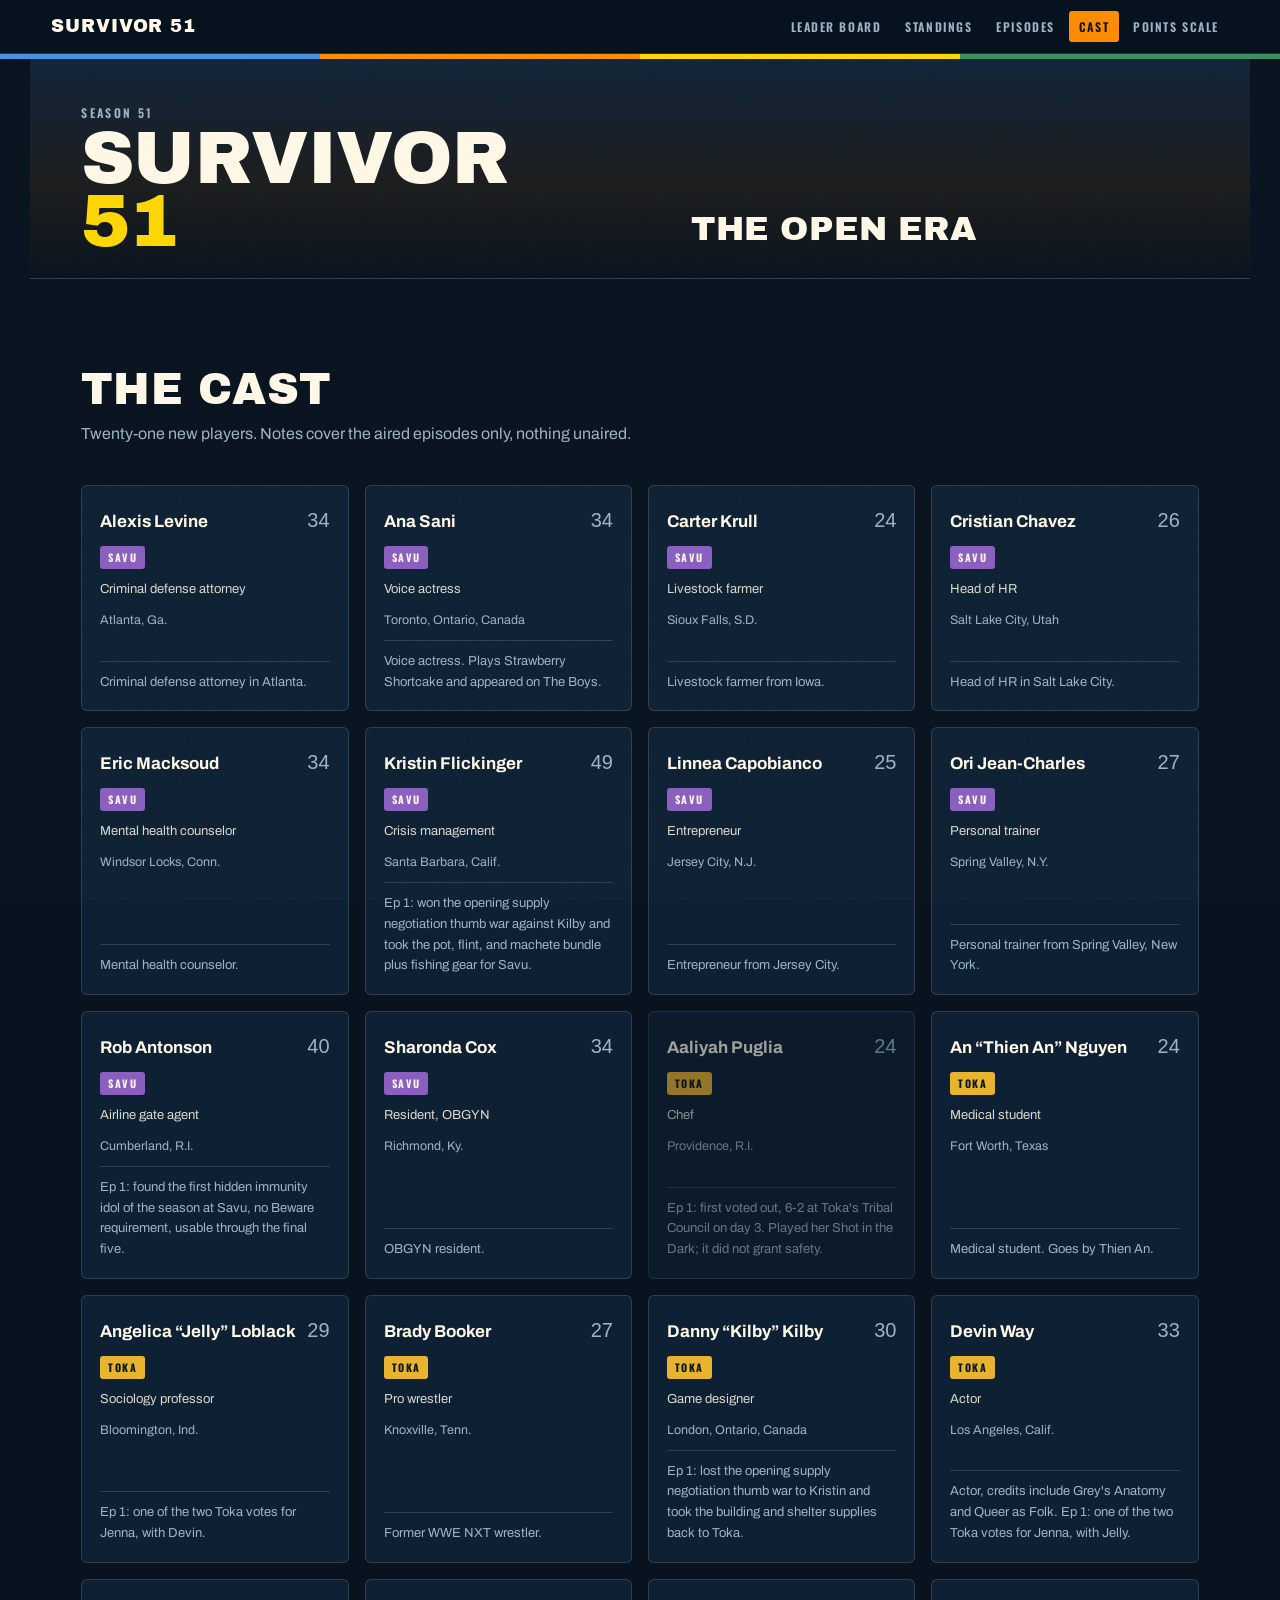
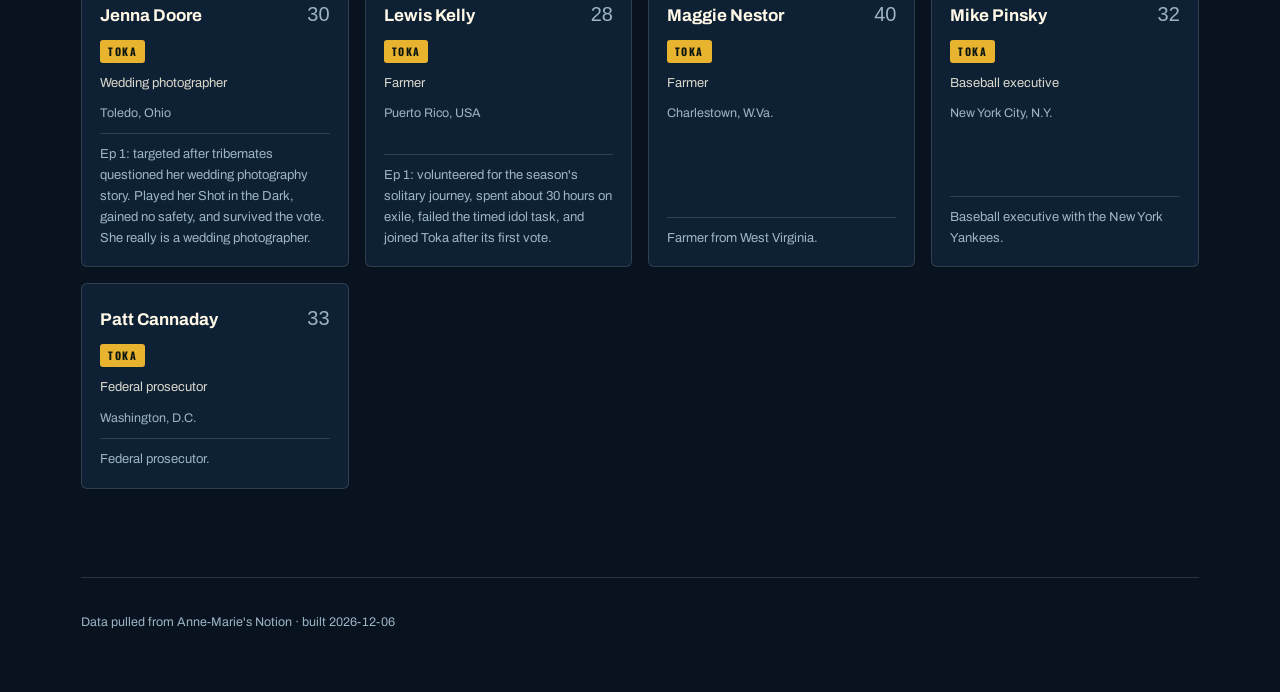
==== cast.html @ d04f2be0 "Survivor 51 pool site: leader board, standings, episodes, cast, point scale" ====
<!doctype html>
<html lang="en">
<head>
<meta charset="utf-8">
<meta name="viewport" content="width=device-width, initial-scale=1">
<title>Cast · Survivor 51</title>
<meta name="description" content="Survivor 51: pool standings, player race, episodes, cast and point scale.">
<link rel="preconnect" href="https://fonts.googleapis.com">
<link rel="preconnect" href="https://fonts.gstatic.com" crossorigin>
<link href="https://fonts.googleapis.com/css2?family=Archivo+Black&family=Archivo:wght@400;500;600;700&family=Oswald:wght@400;500;600&display=swap" rel="stylesheet">
<link rel="stylesheet" href="styles.css">
</head>
<body class="page-cast">
<div class="grain" aria-hidden="true"></div>
<nav class="topnav"><a class="brand" href="index.html">Survivor 51</a><div class="links"><a href="index.html">Leader Board</a><a href="standings.html">Standings</a><a href="episodes.html">Episodes</a><a href="cast.html" class="on">Cast</a><a href="scale.html">Points Scale</a></div></nav>
<div class="brandband" aria-hidden="true"><i></i><i></i><i></i><i></i></div>
<header class="masthead">
  <div class="mast-left">
    <p class="season-no">Season 51</p>
    <h1>Survivor<br><span class="h1-em">51</span></h1>
  </div>
  <div class="mast-right">
    <p class="era">The Open Era</p>
    <p class="era-note">Two tribes. Everything from fifty seasons back in play, no warning, any order.</p>
    <dl class="meta" id="meta"></dl>
  </div>
</header>
<main>
  <section class="block">
    <div class="block-head"><h2>The Cast</h2><p class="lede">Twenty-one new players. Notes cover the aired episodes only, nothing unaired.</p></div>
    <div class="cast" id="cast"></div>
  </section>
</main>
<footer>
  <p>Data pulled from Anne-Marie's Notion · built <span id="built"></span></p>
</footer>
<script src="data.js"></script>
<script src="app.js"></script>
</body>
</html>
---- styles.css ----
:root{
  --ink:#0B1512;
  --ink-2:#122019;
  --ink-3:#18291F;
  --bone:#EFE9DB;
  --dim:#93A79C;
  --line:rgba(239,233,219,.13);
  --line-strong:rgba(239,233,219,.26);
  --ember:#E5623A;
  --toka:#E8B430;
  --savu:#8B5FBF;
  --c-immunity:#2E8B8B;
  --c-reward:#C9A227;
  --c-idols:#E5623A;
  --c-advantages:#7FA650;
  --c-shots:#B65C8A;
  --c-survival:#6C8B99;
  --c-journeys:#D98E4A;
  --c-twists:#5F7FD1;
  --c-endgame:#D8D2C4;
  --pad:clamp(18px,4vw,64px);
  --max:1220px;
}

*{box-sizing:border-box;margin:0;padding:0}
html{-webkit-text-size-adjust:100%}
body{
  background:var(--ink);
  color:var(--bone);
  font-family:"Archivo",system-ui,sans-serif;
  font-size:16px;
  line-height:1.6;
  overflow-x:hidden;
}
.grain{
  position:fixed;inset:0;pointer-events:none;z-index:9;opacity:.05;
  background-image:url("data:image/svg+xml;utf8,<svg xmlns='http://www.w3.org/2000/svg' width='140' height='140'><filter id='n'><feTurbulence type='fractalNoise' baseFrequency='.85' numOctaves='3'/></filter><rect width='140' height='140' filter='url(%23n)'/></svg>");
}

/* ---------- masthead ---------- */
.masthead{
  max-width:var(--max);margin:0 auto;padding:clamp(28px,6vw,72px) var(--pad) clamp(20px,3vw,40px);
  display:grid;gap:clamp(20px,4vw,48px);
  grid-template-columns:1fr;
  border-bottom:1px solid var(--line);
}
.season-no{
  font-size:12px;letter-spacing:.22em;text-transform:uppercase;color:var(--dim);
  font-weight:600;
}
h1{
  font-family:"Anton",sans-serif;font-weight:400;
  font-size:clamp(64px,17vw,168px);line-height:.84;letter-spacing:-.01em;
  text-transform:uppercase;margin-top:6px;
}
.h1-em{color:var(--ember)}
.mast-right{max-width:44ch;align-self:end;padding-bottom:6px}
.era{
  font-family:"Anton",sans-serif;font-size:clamp(22px,3.4vw,34px);line-height:1.05;
  text-transform:uppercase;letter-spacing:.005em;
}
.era-note{color:var(--dim);margin-top:10px;max-width:38ch}
.meta{
  display:grid;grid-template-columns:repeat(2,minmax(0,1fr));
  gap:14px 24px;margin-top:24px;padding-top:20px;border-top:1px solid var(--line);
}
.meta div{min-width:0}
.meta dt{font-size:11px;letter-spacing:.18em;text-transform:uppercase;color:var(--dim);font-weight:600}
.meta dd{font-size:15px;margin-top:3px;font-variant-numeric:tabular-nums}

/* ---------- sections ---------- */
main{max-width:var(--max);margin:0 auto;padding:0 var(--pad)}
.block{padding:clamp(40px,7vw,88px) 0;border-bottom:1px solid var(--line)}
.block-head{display:grid;gap:10px;margin-bottom:clamp(24px,3vw,40px);max-width:70ch}
h2{
  font-family:"Anton",sans-serif;font-weight:400;text-transform:uppercase;
  font-size:clamp(26px,4vw,44px);line-height:1;letter-spacing:.005em;
}
.lede{color:var(--dim);max-width:62ch}

/* ---------- race ---------- */
.race{display:grid;gap:2px}
.row{
  display:grid;grid-template-columns:34px 14px minmax(0,1fr) auto;
  align-items:center;gap:12px;padding:12px 0;border-top:1px solid var(--line);
  position:relative;
}
.row:first-child{border-top:0}
.rank{font-size:12px;color:var(--dim);font-variant-numeric:tabular-nums;text-align:right}
.dot{width:11px;height:11px;border-radius:50%;box-shadow:0 0 0 1px rgba(0,0,0,.45) inset}
.name{font-weight:600;font-size:clamp(16px,2vw,19px);line-height:1.2;display:flex;flex-wrap:wrap;align-items:baseline;gap:10px}
.tag{
  font-size:10.5px;letter-spacing:.14em;text-transform:uppercase;font-weight:700;
  padding:2px 7px;border:1px solid var(--line-strong);color:var(--dim);border-radius:3px;
}
.tag.out{border-color:rgba(229,98,58,.6);color:#F0A28C}
.pts{
  font-family:"Anton",sans-serif;font-size:clamp(24px,3.6vw,38px);line-height:1;
  font-variant-numeric:tabular-nums;letter-spacing:.01em;
}
.bar{grid-column:3 / 5;height:6px;background:var(--line);border-radius:2px;overflow:hidden;margin-top:8px}
.bar i{display:block;height:100%;width:0;background:var(--ember);border-radius:2px;
  transition:width 900ms cubic-bezier(.16,1,.3,1)}
.row.toka .bar i{background:var(--toka)}
.row.savu .bar i{background:var(--savu)}

/* ---------- legend + stacks ---------- */
.legend{display:flex;flex-wrap:wrap;gap:8px 18px;margin-bottom:22px}
.legend span{display:inline-flex;align-items:center;gap:7px;font-size:12.5px;color:var(--dim);
  letter-spacing:.02em}
.legend i{width:10px;height:10px;border-radius:2px;display:inline-block}
.stacks{display:grid;gap:10px}
.stack{display:grid;grid-template-columns:minmax(120px,180px) minmax(0,1fr) 46px;gap:12px;align-items:center}
.stack .pname{font-size:14px;font-weight:600;overflow:hidden;text-overflow:ellipsis;white-space:nowrap}
.sbar{display:flex;height:18px;background:var(--line);border-radius:2px;overflow:hidden}
.sbar i{height:100%;width:0;transition:width 900ms cubic-bezier(.16,1,.3,1)}
.stack .ptot{text-align:right;font-variant-numeric:tabular-nums;font-size:13px;color:var(--dim)}

/* ---------- episode ---------- */
.episode{
  border:1px solid var(--line);background:var(--ink-2);
  padding:clamp(18px,3vw,32px);border-radius:6px;
}
.ep-top{display:flex;flex-wrap:wrap;gap:6px 20px;align-items:baseline;justify-content:space-between}
.ep-title{font-family:"Anton",sans-serif;font-size:clamp(24px,3.6vw,40px);text-transform:uppercase;line-height:1}
.ep-sub{color:var(--dim);font-size:13.5px}
.facts{display:grid;grid-template-columns:repeat(auto-fit,minmax(140px,1fr));gap:18px 22px;margin:26px 0;
  padding:22px 0;border-top:1px solid var(--line);border-bottom:1px solid var(--line)}
.facts dt{font-size:11px;letter-spacing:.18em;text-transform:uppercase;color:var(--dim);font-weight:600}
.facts dd{margin-top:4px;font-size:16px;font-weight:600}
.facts dd small{display:block;font-weight:400;color:var(--dim);font-size:12.5px;margin-top:2px}
.evlist{display:grid;gap:2px}
.ev{display:grid;grid-template-columns:64px minmax(0,1fr) auto;gap:12px;align-items:baseline;
  padding:9px 0;border-top:1px solid var(--line);font-size:14px}
.ev:first-child{border-top:0}
.ev b{font-family:"Anton",sans-serif;font-weight:400;letter-spacing:.04em;font-variant-numeric:tabular-nums}
.ev .cnt{color:var(--dim);font-size:12.5px}
.ev .v{font-variant-numeric:tabular-nums;font-weight:700;color:var(--ember)}

/* ---------- tribes ---------- */
.tribes{display:grid;gap:18px;grid-template-columns:1fr}
.tribe{border:1px solid var(--line);border-radius:6px;padding:22px;background:var(--ink-2);position:relative;overflow:hidden}
.tribe::before{content:"";position:absolute;inset:0 auto 0 0;width:4px}
.tribe.toka::before{background:var(--toka)}
.tribe.savu::before{background:var(--savu)}
.tribe h3{font-family:"Anton",sans-serif;font-weight:400;text-transform:uppercase;font-size:26px;letter-spacing:.02em}
.tribe .tot{font-family:"Anton",sans-serif;font-size:clamp(40px,7vw,64px);line-height:1;margin:6px 0 4px}
.tribe ul{list-style:none;display:flex;flex-wrap:wrap;gap:7px;margin-top:16px}
.tribe li{font-size:12.5px;border:1px solid var(--line-strong);padding:3px 8px;border-radius:3px;color:var(--dim)}
.tribe li b{color:var(--bone);font-variant-numeric:tabular-nums}

/* ---------- cast ---------- */
.cast{display:grid;gap:16px;grid-template-columns:repeat(auto-fill,minmax(255px,1fr))}
.card{border:1px solid var(--line);border-radius:6px;padding:18px;background:var(--ink-2);
  display:flex;flex-direction:column;gap:10px}
.card .who{display:flex;justify-content:space-between;align-items:baseline;gap:10px}
.card h3{font-size:17px;font-weight:700;line-height:1.25}
.card .age{font-family:"Anton",sans-serif;font-size:20px;color:var(--dim);font-variant-numeric:tabular-nums}
.card .job{font-size:13px;color:var(--bone);opacity:.85}
.card .where{font-size:12.5px;color:var(--dim)}
.card p.note{font-size:13px;color:var(--dim);border-top:1px solid var(--line);padding-top:10px;margin-top:auto}
.card .chip{align-self:flex-start;font-size:10.5px;letter-spacing:.14em;text-transform:uppercase;
  font-weight:700;padding:3px 8px;border-radius:3px;color:#0B1512}
.chip.toka{background:var(--toka)}
.chip.savu{background:var(--savu);color:var(--bone)}
.card.out{opacity:.62}

/* ---------- pool ---------- */
.pool{display:grid;gap:14px;grid-template-columns:repeat(auto-fit,minmax(210px,1fr))}
.viewer{border:1px solid var(--line);border-radius:6px;padding:18px;background:var(--ink-2)}
.viewer h3{font-size:16px;font-weight:700}
.viewer .v-tot{font-family:"Anton",sans-serif;font-size:34px;line-height:1;margin:8px 0}
.viewer .pend{font-size:12.5px;color:var(--dim)}

/* ---------- scale ---------- */
.scale{display:grid;gap:26px;grid-template-columns:repeat(auto-fit,minmax(240px,1fr))}
.sgroup h3{font-size:11px;letter-spacing:.18em;text-transform:uppercase;color:var(--ember);font-weight:700;margin-bottom:10px}
.sgroup ul{list-style:none;display:grid;gap:0}
.sgroup li{display:flex;justify-content:space-between;gap:12px;padding:7px 0;border-top:1px solid var(--line);
  font-size:14px}
.sgroup li:first-of-type{border-top:0}
.sgroup li b{font-variant-numeric:tabular-nums;font-family:"Anton",sans-serif;font-weight:400;font-size:17px}

footer{max-width:var(--max);margin:0 auto;padding:34px var(--pad) 60px;color:var(--dim);font-size:12.5px}

@media (min-width:760px){
  .masthead{grid-template-columns:1.05fr .95fr;align-items:end}
  .tribes{grid-template-columns:1fr 1fr}
}
@media (prefers-reduced-motion:reduce){
  .bar i,.sbar i{transition:none}
}

/* ---------- top nav ---------- */
.topnav{
  position:sticky;top:0;z-index:20;display:flex;align-items:center;justify-content:space-between;
  gap:14px;padding:11px var(--pad);background:rgba(11,21,18,.93);
  border-bottom:1px solid var(--line);flex-wrap:wrap;
}
.topnav .brand{font-family:"Anton",sans-serif;text-transform:uppercase;letter-spacing:.05em;font-size:18px;color:var(--bone);text-decoration:none}
.topnav .links{display:flex;gap:4px;flex-wrap:wrap}
.topnav .links a{
  font-size:12px;letter-spacing:.13em;text-transform:uppercase;font-weight:600;
  color:var(--dim);text-decoration:none;padding:6px 10px;border-radius:3px;
}
.topnav .links a:hover{color:var(--bone);background:var(--ink-3)}
.topnav .links a.on{color:var(--ink);background:var(--ember)}

/* compact masthead on subpages */
.page-standings .masthead,.page-episodes .masthead,.page-cast .masthead,.page-scale .masthead{
  padding-top:clamp(24px,4vw,44px);padding-bottom:clamp(16px,2vw,26px);
}
.page-standings h1,.page-episodes h1,.page-cast h1,.page-scale h1{font-size:clamp(40px,7vw,74px)}
.page-standings .meta,.page-episodes .meta,.page-cast .meta,.page-scale .meta,
.page-standings .era-note,.page-episodes .era-note,.page-cast .era-note,.page-scale .era-note{display:none}

/* home bits */
.callout{margin-top:18px;font-size:13.5px;color:var(--dim);border-left:2px solid var(--ember);padding-left:12px;max-width:62ch}
.more{margin-top:18px;font-size:13px;letter-spacing:.02em}
.more a{color:var(--ember);text-decoration:none}
.picks{list-style:none;margin-top:4px;display:flex;flex-wrap:wrap;gap:6px}
.picks li{font-size:12.5px;border:1px solid var(--line-strong);padding:2px 7px;border-radius:3px;color:var(--dim)}
.eps{display:grid;gap:26px}
.recap{margin-top:24px;border-top:1px solid var(--line);padding-top:20px;max-width:76ch}
.recap h4{font-size:11px;letter-spacing:.18em;text-transform:uppercase;color:var(--ember);font-weight:700;margin-bottom:10px}
.recap p{color:#DAD4C6}

/* ===== Survivor 51 badge theme (sunset over ocean) ===== */
:root{
  --ink:#08131F; --ink-2:#0E2134; --ink-3:#15304A;
  --bone:#FFF8E7; --dim:#9DB4C6;
  --line:rgba(255,248,231,.14); --line-strong:rgba(255,248,231,.30);
  --ember:#FF8C00; --gold:#FFD700; --toka:#E8B430; --savu:#8B5FBF;
  --c-immunity:#4A90E2; --c-reward:#FFD700; --c-idols:#FF8C00; --c-advantages:#3A8F5F;
  --c-shots:#C0574F; --c-survival:#8FB3F5; --c-journeys:#D98E4A; --c-twists:#A52A2A;
  --c-endgame:#FFF8E7;
  --display:"Archivo Black",sans-serif;
}
.grain{opacity:.028}
.brandband{height:5px;display:flex}
.brandband i{flex:1}
.brandband i:nth-child(1){background:#4A90E2}
.brandband i:nth-child(2){background:#FF8C00}
.brandband i:nth-child(3){background:#FFD700}
.brandband i:nth-child(4){background:#3A8F5F}
.masthead{background:linear-gradient(180deg,rgba(74,144,226,.13),rgba(255,140,0,.08) 58%,transparent)}
h1,h2,.ep-title,.tribe h3,.pts,.tot,.v-tot,.age,.ev b,.sgroup li b,.topnav .brand,.era{font-family:var(--display)}
.h1-em,.row:first-child .pts{color:var(--gold)}
.season-no,.sgroup h3,.recap h4,.facts dt,.meta dt,.tag,.chip,.topnav .links a{font-family:"Oswald","Archivo",sans-serif}
.season-no,.facts dt,.meta dt,.sgroup h3,.recap h4{letter-spacing:.2em}
.tribe.savu .tot{color:#BE93E4}
.topnav{background:rgba(8,19,31,.94)}
.rank,.ptot,.v{font-variant-numeric:tabular-nums}
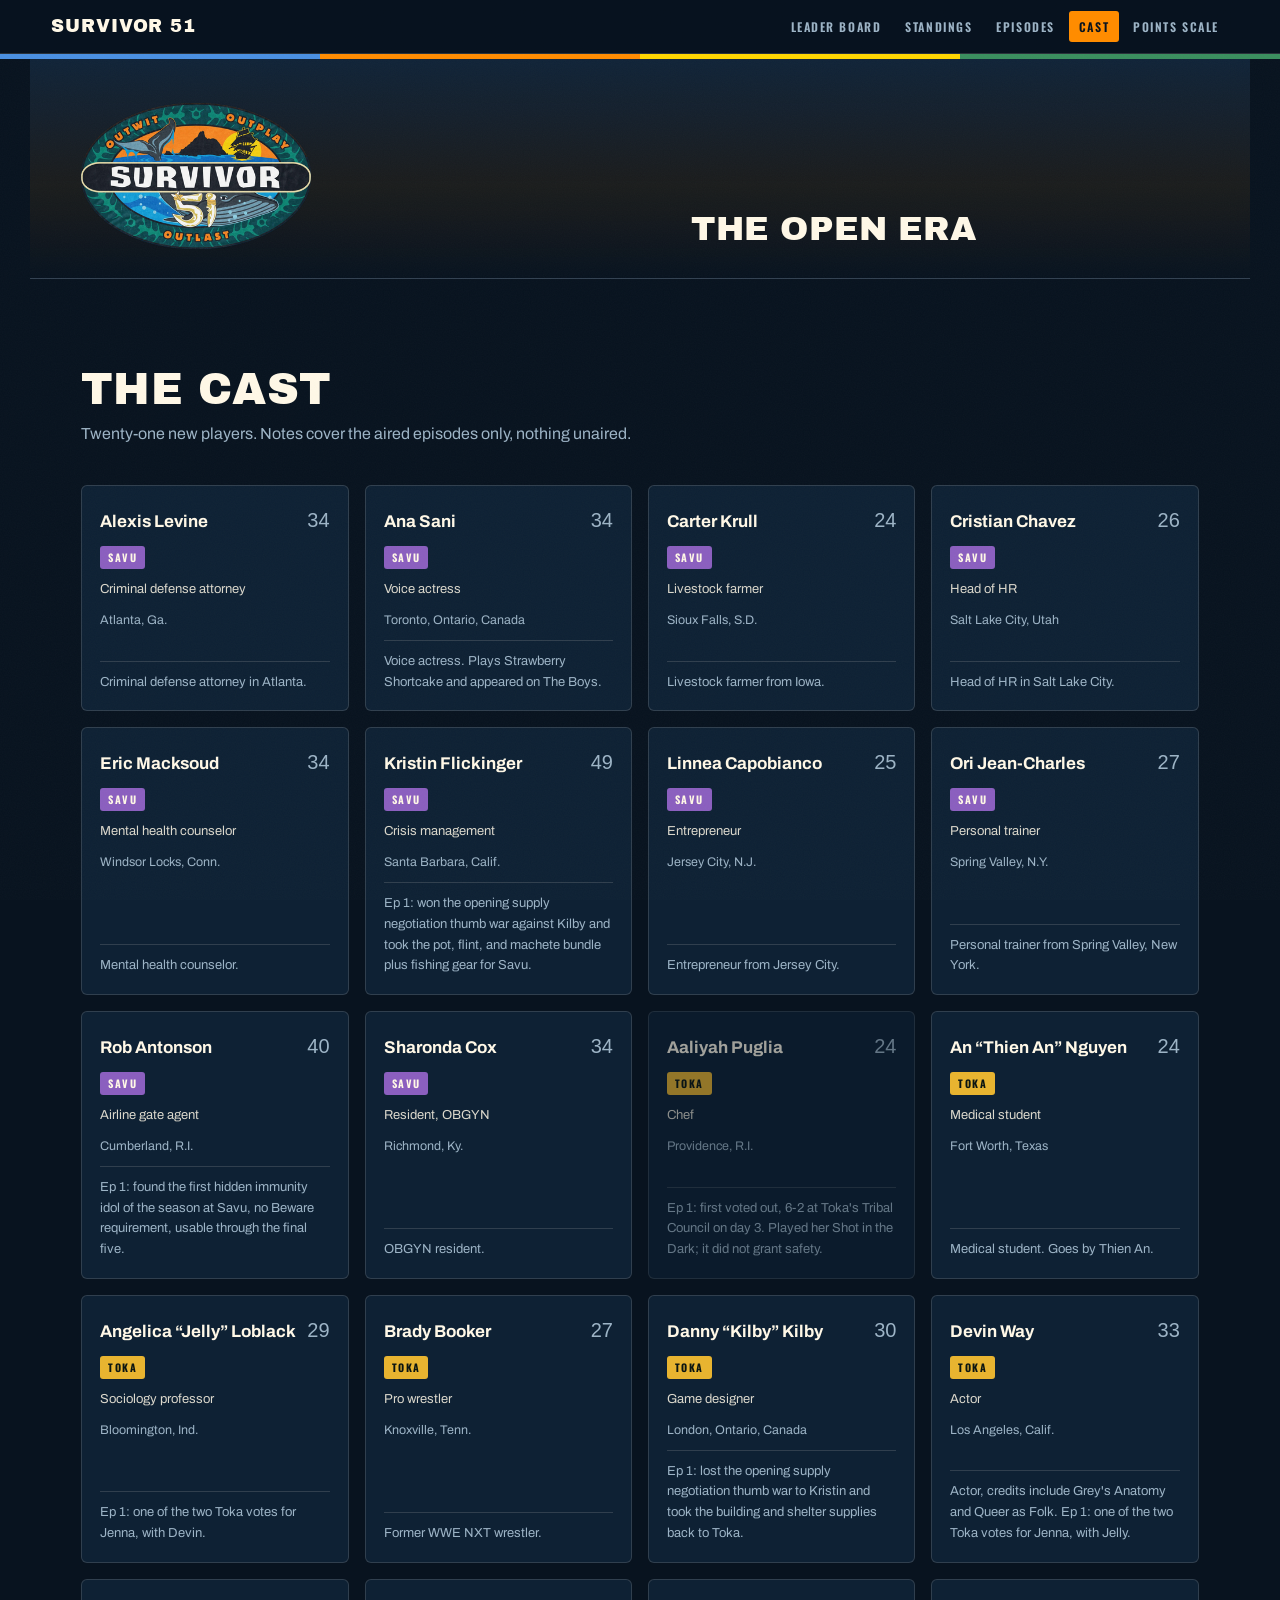
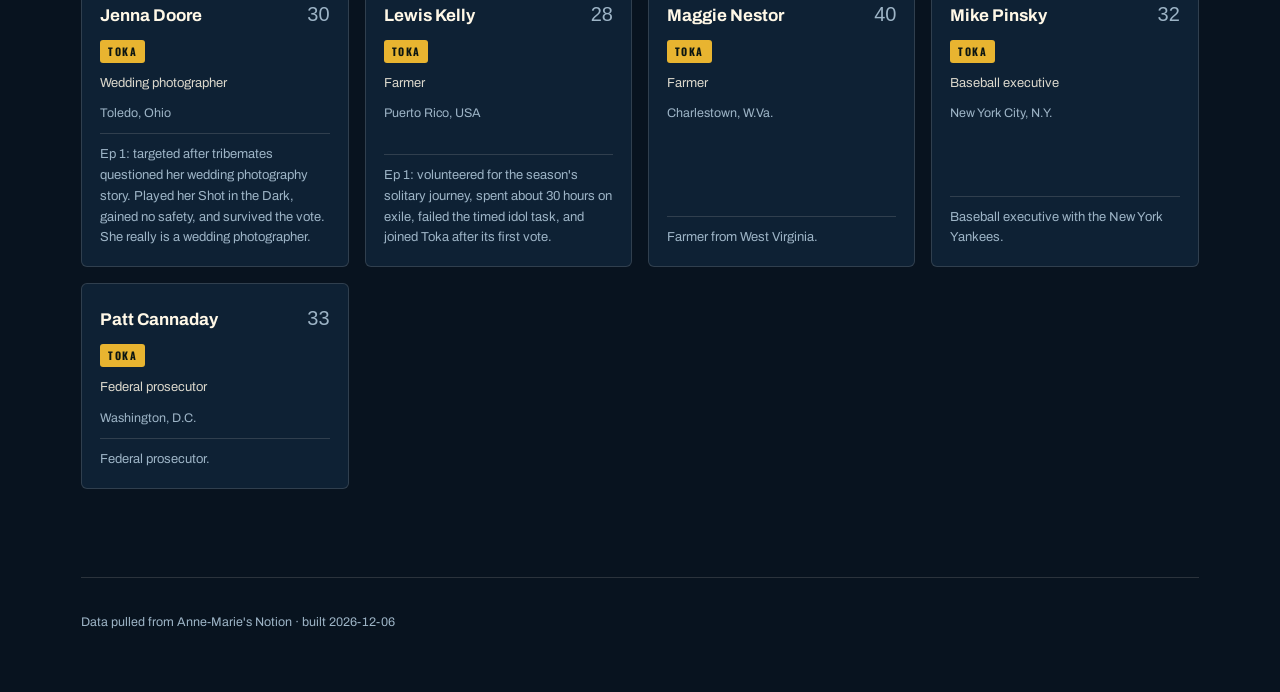
==== commit 16f61996: "Use the Survivor 51 logo as the site wordmark" ====
--- a/cast.html
+++ b/cast.html
@@ -16,8 +16,7 @@
 <div class="brandband" aria-hidden="true"><i></i><i></i><i></i><i></i></div>
 <header class="masthead">
   <div class="mast-left">
-    <p class="season-no">Season 51</p>
-    <h1>Survivor<br><span class="h1-em">51</span></h1>
+    <img class="wordmark" src="logo.png" alt="Survivor 51">
   </div>
   <div class="mast-right">
     <p class="era">The Open Era</p>
--- a/styles.css
+++ b/styles.css
@@ -251,3 +251,8 @@
 .tribe.savu .tot{color:#BE93E4}
 .topnav{background:rgba(8,19,31,.94)}
 .rank,.ptot,.v{font-variant-numeric:tabular-nums}
+
+/* logo wordmark replaces the typed title */
+.wordmark{width:min(470px,84%);height:auto;display:block}
+.mast-left{padding-bottom:4px}
+.page-standings .wordmark,.page-episodes .wordmark,.page-cast .wordmark,.page-scale .wordmark{width:min(230px,62%)}
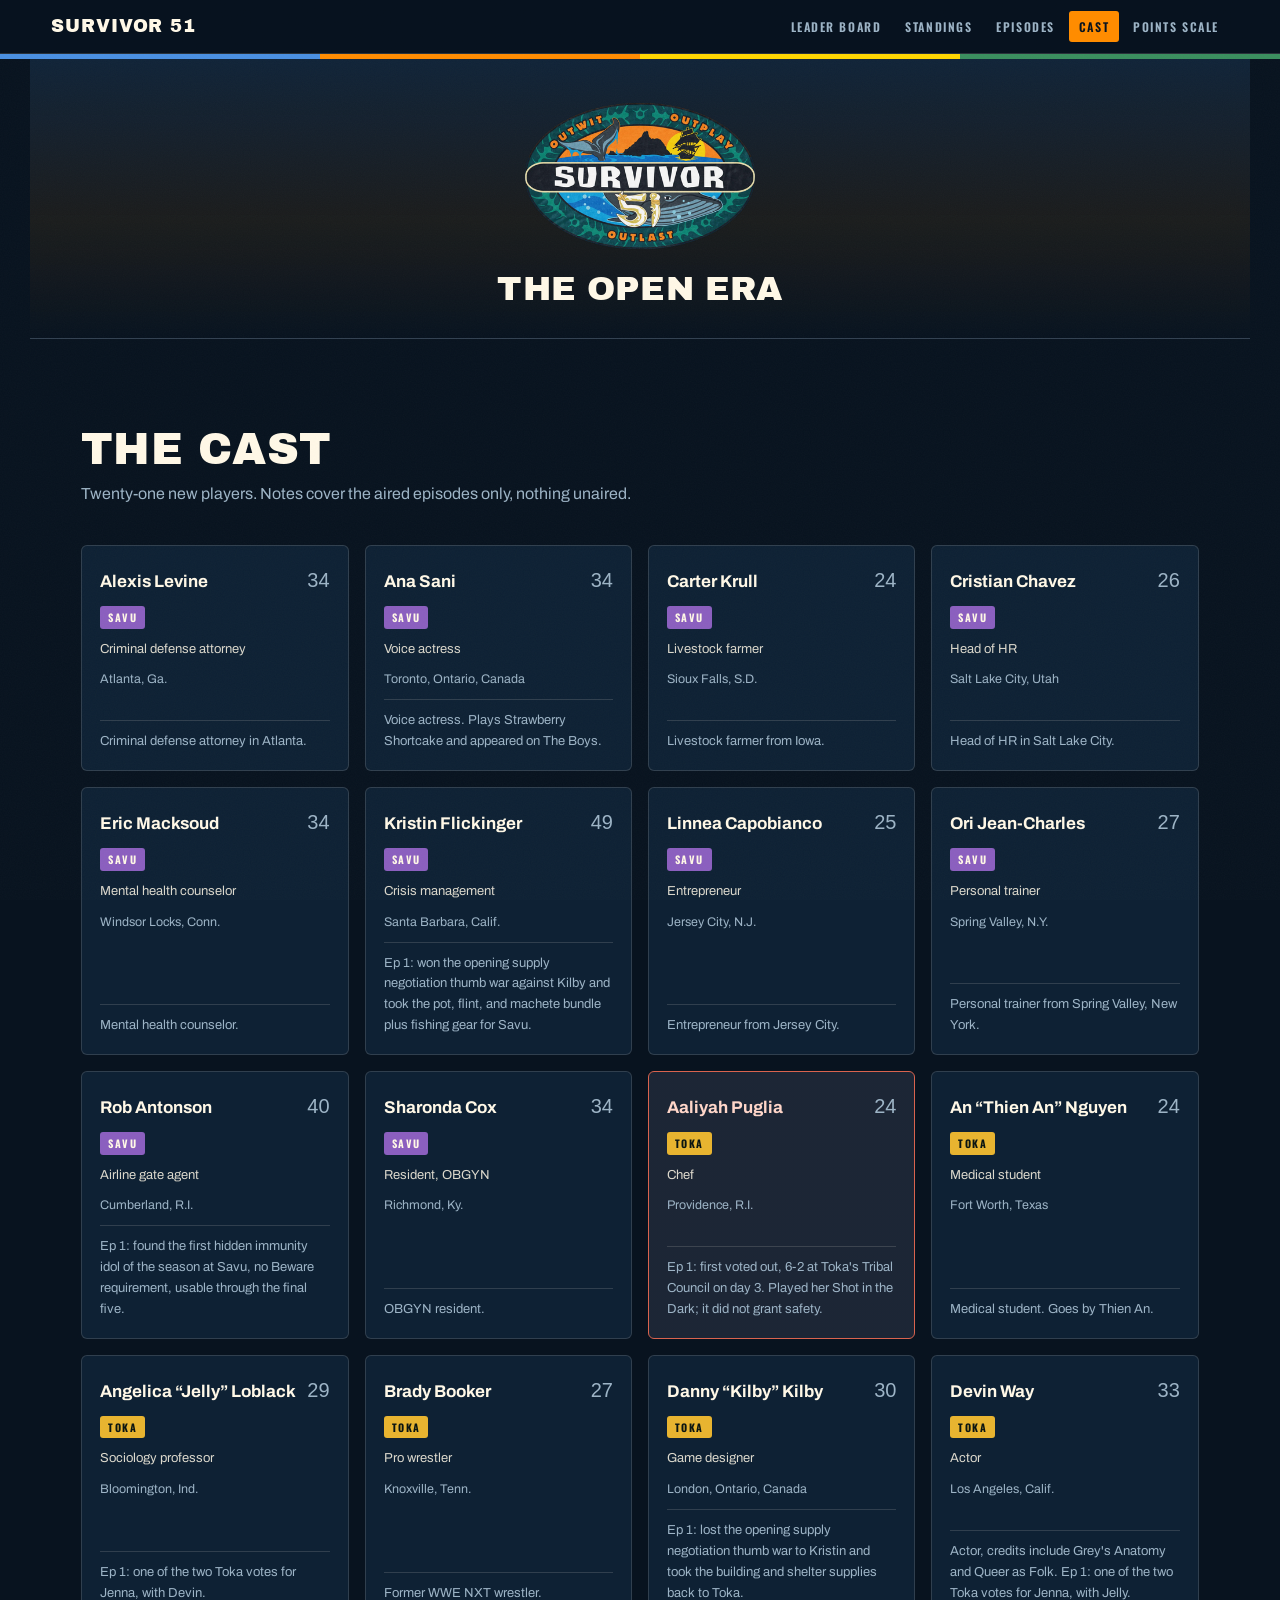
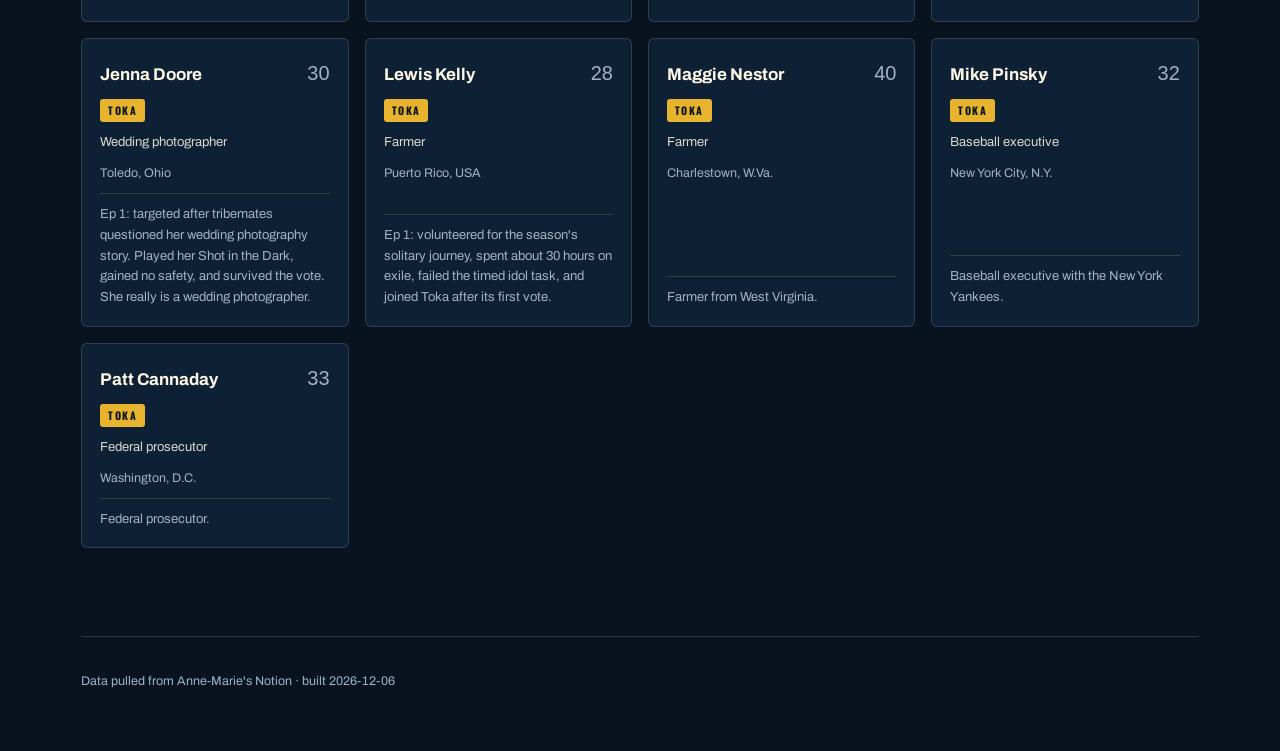
==== commit 422633ba: "Mobile nav on one line (short labels), point-scale rows never wrap" ====
--- a/cast.html
+++ b/cast.html
@@ -12,7 +12,7 @@
 </head>
 <body class="page-cast">
 <div class="grain" aria-hidden="true"></div>
-<nav class="topnav"><a class="brand" href="index.html">Survivor 51</a><div class="links"><a href="index.html">Leader Board</a><a href="standings.html">Standings</a><a href="episodes.html">Episodes</a><a href="cast.html" class="on">Cast</a><a href="scale.html">Points Scale</a></div></nav>
+<nav class="topnav"><a class="brand" href="index.html">Survivor 51</a><div class="links"><a href="index.html"><span class="lg">Leader Board</span><span class="sm">Board</span></a><a href="standings.html"><span class="lg">Standings</span><span class="sm">Standings</span></a><a href="episodes.html"><span class="lg">Episodes</span><span class="sm">Episodes</span></a><a href="cast.html" class="on"><span class="lg">Cast</span><span class="sm">Cast</span></a><a href="scale.html"><span class="lg">Points Scale</span><span class="sm">Scale</span></a></div></nav>
 <div class="brandband" aria-hidden="true"><i></i><i></i><i></i><i></i></div>
 <header class="masthead">
   <div class="mast-left">
--- a/styles.css
+++ b/styles.css
@@ -256,3 +256,73 @@
 .wordmark{width:min(470px,84%);height:auto;display:block}
 .mast-left{padding-bottom:4px}
 .page-standings .wordmark,.page-episodes .wordmark,.page-cast .wordmark,.page-scale .wordmark{width:min(230px,62%)}
+
+/* centered masthead */
+.masthead{display:block;text-align:center}
+.mast-left{display:flex;justify-content:center;padding-bottom:0}
+.wordmark{margin:0 auto}
+.mast-right{max-width:64ch;margin:22px auto 0;align-self:auto}
+.era-note{margin:10px auto 0}
+.meta{display:flex;flex-wrap:wrap;justify-content:center;gap:14px 34px;text-align:center;margin-top:22px}
+.meta dd{margin-top:2px}
+
+/* home: two sections side by side */
+.homelayout{display:grid;gap:0}
+@media (min-width:940px){
+  .homelayout{grid-template-columns:1fr 1fr;gap:0 clamp(32px,4vw,64px);align-items:start}
+  .homelayout > .block{border-bottom:0;padding-top:0}
+  .homelayout > .block + .block{border-left:1px solid var(--line);padding-left:clamp(32px,4vw,64px)}
+  .homelayout .tribes{grid-template-columns:1fr}
+  .homelayout .pool{grid-template-columns:repeat(auto-fit,minmax(168px,1fr))}
+}
+
+/* home: sections stacked, items within each row side by side */
+@media (min-width:760px){
+  .pool{grid-template-columns:repeat(4,minmax(0,1fr))}
+  .tribes{grid-template-columns:1fr 1fr}
+}
+
+/* tribe colors: proper buff hues */
+.tribe.savu .tot{color:#A87BD8}
+
+/* picked-by chips (show once rosters are set) */
+.who-pick{font-size:10.5px;letter-spacing:.1em;text-transform:uppercase;font-weight:700;
+  padding:2px 6px;border-radius:3px;background:var(--ink-3);color:var(--bone);white-space:nowrap}
+
+/* mobile: keep the home rows horizontal */
+@media (max-width:759px){
+  .pool{grid-template-columns:1fr 1fr;gap:10px}
+  .tribes{grid-template-columns:1fr 1fr;gap:10px}
+  .viewer{padding:13px}
+  .viewer h3{font-size:14px}
+  .viewer .v-tot{font-size:26px}
+  .tribe{padding:13px}
+  .tribe h3{font-size:18px}
+  .tribe .tot{font-size:30px}
+  .tribe li{font-size:10.5px;padding:2px 5px}
+  .block-head h2{font-size:23px}
+  .lede{font-size:13.5px}
+}
+
+/* eliminated players read red in the tribe lists */
+.tribe li.out{background:rgba(224,90,74,.18);border-color:rgba(240,162,140,.55);color:#F3B4A4}
+.tribe li.out b{color:#FFD6C9}
+
+/* cast page: voted out players get a red border */
+.card.out{opacity:1;border-color:#D9634E;background:linear-gradient(rgba(217,99,78,.07),rgba(217,99,78,.07)),var(--ink-2)}
+.card.out .who h3{color:#FFD6C9}
+
+/* one horizontal line, always */
+.topnav .sm{display:none}
+.sgroup li span{flex:1 1 auto;min-width:0;white-space:nowrap;overflow:hidden;text-overflow:ellipsis}
+.sgroup li b{flex:0 0 auto}
+.tag,.who-pick,.pname{white-space:nowrap}
+@media (max-width:759px){
+  .topnav{flex-wrap:nowrap;padding:10px 12px;gap:6px}
+  .topnav .brand{display:none}
+  .topnav .links{flex-wrap:nowrap;gap:2px;overflow-x:auto;scrollbar-width:none}
+  .topnav .links::-webkit-scrollbar{display:none}
+  .topnav .links a{font-size:11.5px;letter-spacing:.05em;padding:6px 7px;flex:0 0 auto}
+  .topnav .lg{display:none}
+  .topnav .sm{display:inline}
+}
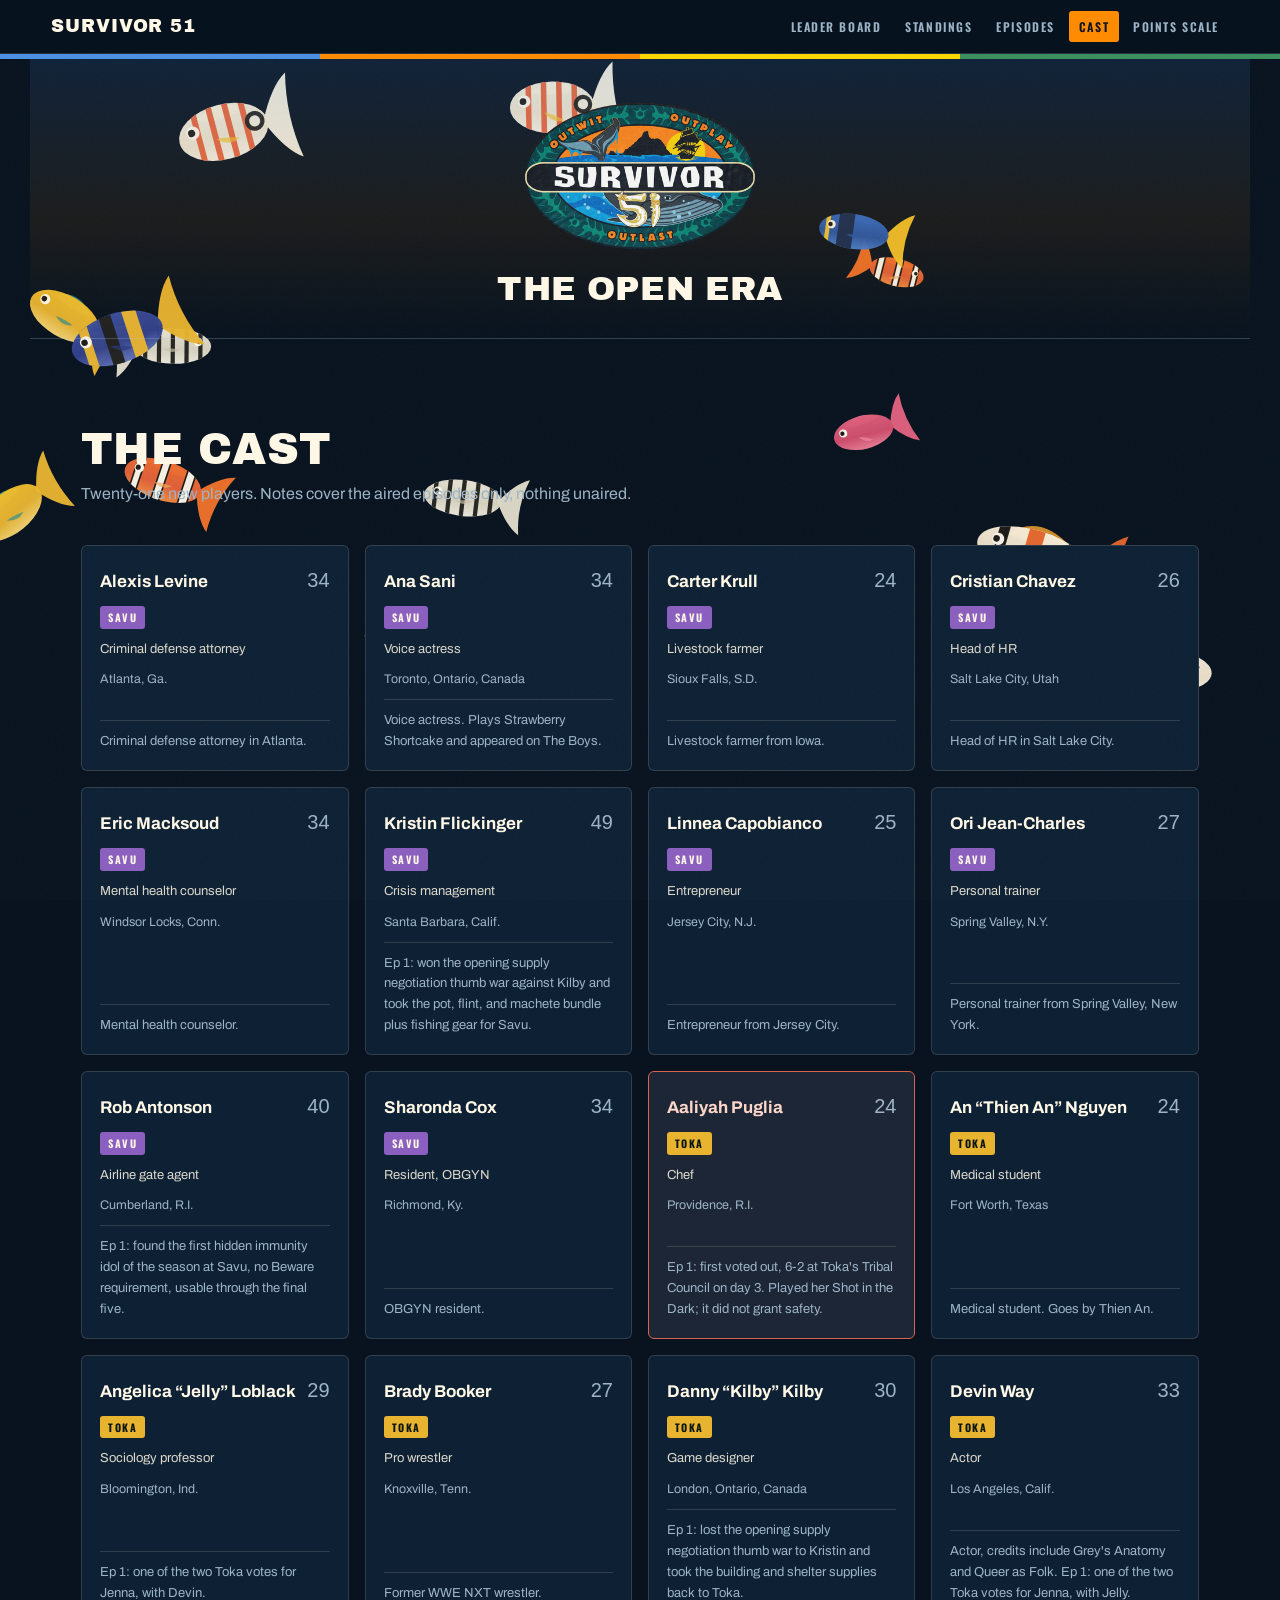
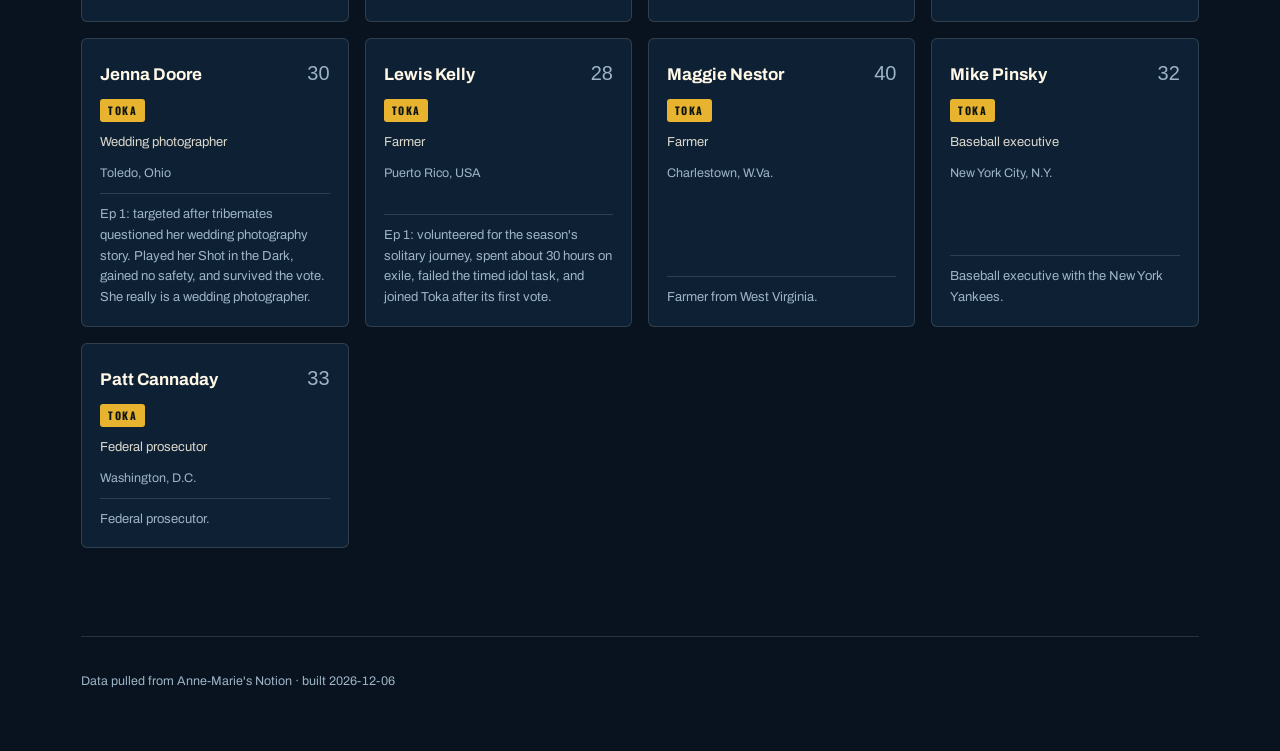
==== commit 3d8fed0b: "Reef: tropical fish drifting behind every page, scatter on click - fish-art.js: 8 Fiji reef species " ====
--- a/cast.html
+++ b/cast.html
@@ -11,6 +11,7 @@
 <link rel="stylesheet" href="styles.css">
 </head>
 <body class="page-cast">
+<canvas id="reef" aria-hidden="true"></canvas>
 <div class="grain" aria-hidden="true"></div>
 <nav class="topnav"><a class="brand" href="index.html">Survivor 51</a><div class="links"><a href="index.html"><span class="lg">Leader Board</span><span class="sm">Board</span></a><a href="standings.html"><span class="lg">Standings</span><span class="sm">Standings</span></a><a href="episodes.html"><span class="lg">Episodes</span><span class="sm">Episodes</span></a><a href="cast.html" class="on"><span class="lg">Cast</span><span class="sm">Cast</span></a><a href="scale.html"><span class="lg">Points Scale</span><span class="sm">Scale</span></a></div></nav>
 <div class="brandband" aria-hidden="true"><i></i><i></i><i></i><i></i></div>
@@ -35,5 +36,7 @@
 </footer>
 <script src="data.js"></script>
 <script src="app.js"></script>
+<script src="fish-art.js"></script>
+<script src="fish.js" defer></script>
 </body>
 </html>
--- a/styles.css
+++ b/styles.css
@@ -32,6 +32,13 @@
   line-height:1.6;
   overflow-x:hidden;
 }
+/* ---------- background reef: tropical fish behind the content ---------- */
+#reef{
+  position:fixed;inset:0;width:100%;height:100%;
+  z-index:0;pointer-events:none;
+}
+/* keep page content in front of the reef */
+.brandband,.masthead,main,footer{position:relative;z-index:1}
 .grain{
   position:fixed;inset:0;pointer-events:none;z-index:9;opacity:.05;
   background-image:url("data:image/svg+xml;utf8,<svg xmlns='http://www.w3.org/2000/svg' width='140' height='140'><filter id='n'><feTurbulence type='fractalNoise' baseFrequency='.85' numOctaves='3'/></filter><rect width='140' height='140' filter='url(%23n)'/></svg>");
@@ -326,3 +333,19 @@
   .topnav .lg{display:none}
   .topnav .sm{display:inline}
 }
+
+/* tribe face-off: make each tribe read in its own buff color */
+.tribe.toka h3{color:var(--toka)}
+.tribe.savu h3{color:#A87BD8}
+.tribe.toka{border-color:rgba(232,180,48,.55);background:linear-gradient(rgba(232,180,48,.09),rgba(232,180,48,.09)),var(--ink-2)}
+.tribe.savu{border-color:rgba(139,95,191,.6);background:linear-gradient(rgba(139,95,191,.13),rgba(139,95,191,.13)),var(--ink-2)}
+.tribe.toka::before{background:var(--toka)}
+.tribe.savu::before{background:var(--savu)}
+
+/* legend stays on one line on phones */
+@media (max-width:759px){
+  .legend{flex-wrap:nowrap;gap:8px;overflow-x:auto;scrollbar-width:none}
+  .legend::-webkit-scrollbar{display:none}
+  .legend span{font-size:11px;gap:5px;flex:0 0 auto;white-space:nowrap}
+  .legend i{width:8px;height:8px}
+}
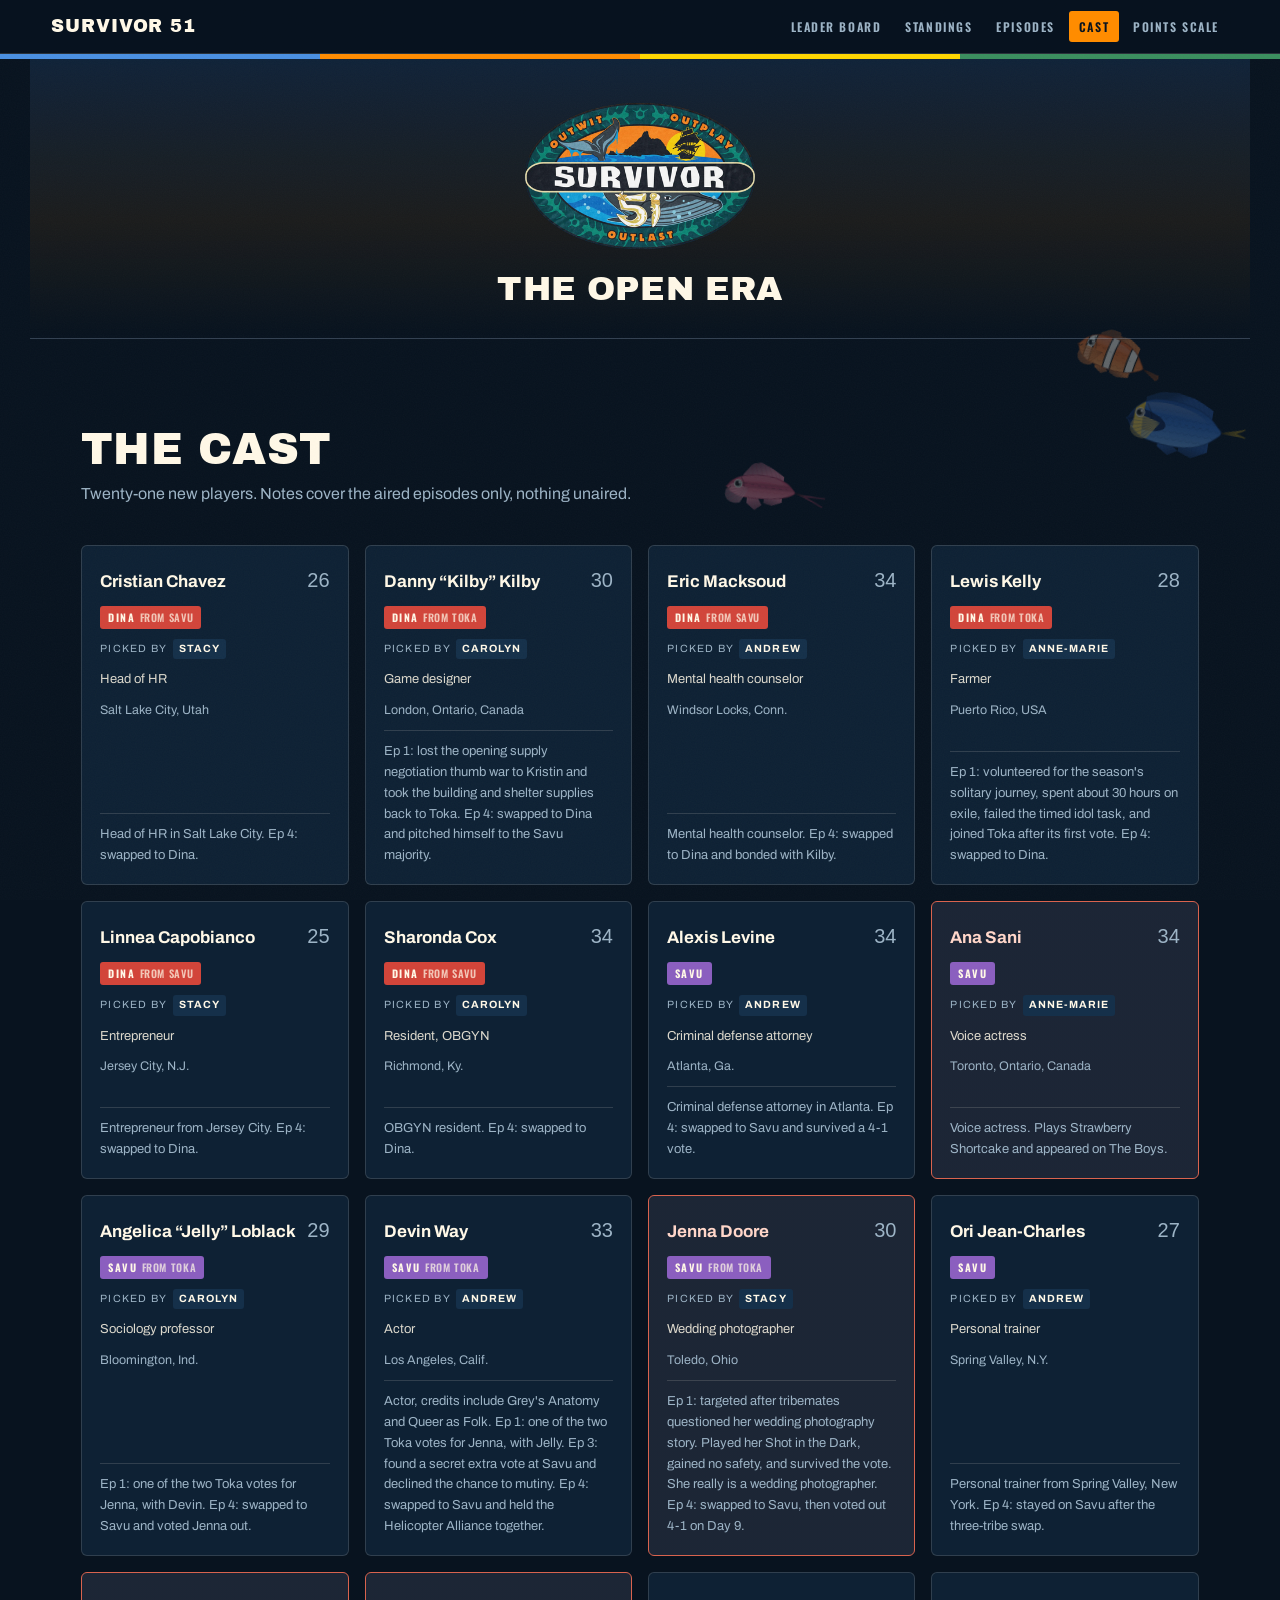
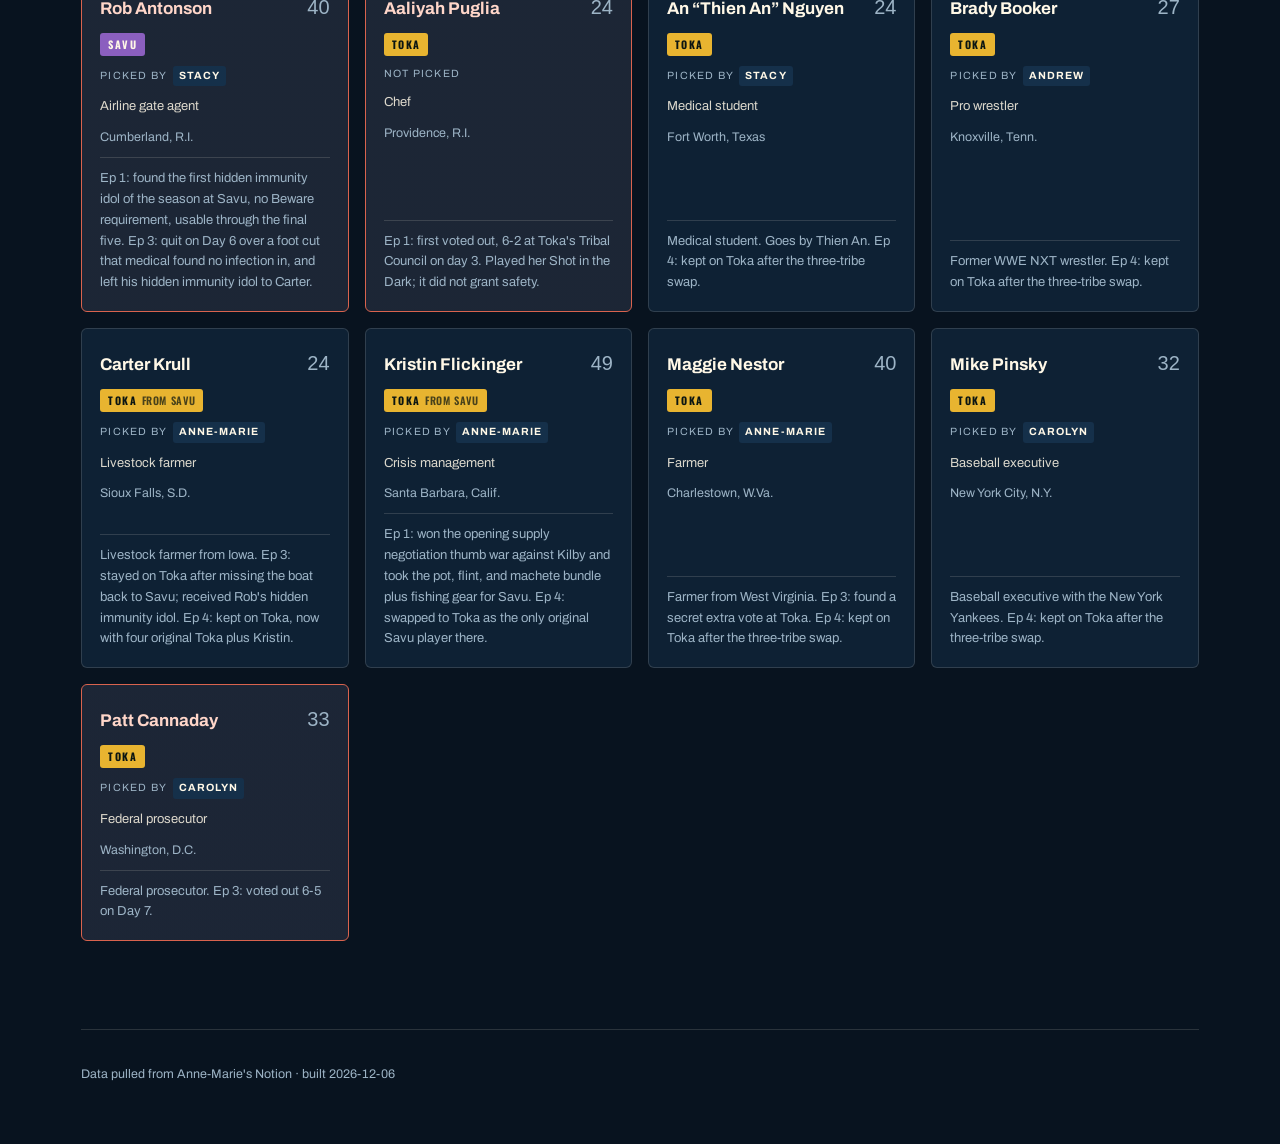
==== commit 165c6b18: "Episode 4: swap to three tribes (Toka, Savu, Dina); Jenna voted out 4-1 - Jenna Doore voted out 4-1 " ====
--- a/cast.html
+++ b/cast.html
@@ -21,7 +21,7 @@
   </div>
   <div class="mast-right">
     <p class="era">The Open Era</p>
-    <p class="era-note">Two tribes. Everything from fifty seasons back in play, no warning, any order.</p>
+    <p class="era-note">Three tribes after the swap. Everything from fifty seasons back in play, no warning, any order.</p>
     <dl class="meta" id="meta"></dl>
   </div>
 </header>
--- a/styles.css
+++ b/styles.css
@@ -9,6 +9,7 @@
   --ember:#E5623A;
   --toka:#E8B430;
   --savu:#8B5FBF;
+  --dina:#D2453A;
   --c-immunity:#2E8B8B;
   --c-reward:#C9A227;
   --c-idols:#E5623A;
@@ -110,6 +111,7 @@
   transition:width 900ms cubic-bezier(.16,1,.3,1)}
 .row.toka .bar i{background:var(--toka)}
 .row.savu .bar i{background:var(--savu)}
+.row.dina .bar i{background:var(--dina)}
 
 /* ---------- legend + stacks ---------- */
 .legend{display:flex;flex-wrap:wrap;gap:8px 18px;margin-bottom:22px}
@@ -165,11 +167,15 @@
 .card .age{font-family:"Anton",sans-serif;font-size:20px;color:var(--dim);font-variant-numeric:tabular-nums}
 .card .job{font-size:13px;color:var(--bone);opacity:.85}
 .card .where{font-size:12.5px;color:var(--dim)}
+.card .owner{font-size:10.5px;letter-spacing:.12em;text-transform:uppercase;color:var(--dim);
+  display:flex;flex-wrap:wrap;gap:5px;align-items:center}
 .card p.note{font-size:13px;color:var(--dim);border-top:1px solid var(--line);padding-top:10px;margin-top:auto}
 .card .chip{align-self:flex-start;font-size:10.5px;letter-spacing:.14em;text-transform:uppercase;
   font-weight:700;padding:3px 8px;border-radius:3px;color:#0B1512}
 .chip.toka{background:var(--toka)}
 .chip.savu{background:var(--savu);color:var(--bone)}
+.chip.dina{background:var(--dina);color:var(--bone)}
+.chip em{font-style:normal;opacity:.72;font-weight:600;letter-spacing:.06em}
 .card.out{opacity:.62}
 
 /* ---------- pool ---------- */
@@ -227,6 +233,9 @@
 .more a{color:var(--ember);text-decoration:none}
 .picks{list-style:none;margin-top:4px;display:flex;flex-wrap:wrap;gap:6px}
 .picks li{font-size:12.5px;border:1px solid var(--line-strong);padding:2px 7px;border-radius:3px;color:var(--dim)}
+/* leader board pool: picks who are out of the game read red, jury reads blue */
+.picks li.out{border-color:#D9634E;background:rgba(217,99,78,.16);color:#FFD6C9}
+.picks li.jury{border-color:#4A90E2;background:rgba(74,144,226,.18);color:#BFDCF7}
 .eps{display:grid;gap:26px}
 .recap{margin-top:24px;border-top:1px solid var(--line);padding-top:20px;max-width:76ch}
 .recap h4{font-size:11px;letter-spacing:.18em;text-transform:uppercase;color:var(--ember);font-weight:700;margin-bottom:10px}
@@ -237,7 +246,7 @@
   --ink:#08131F; --ink-2:#0E2134; --ink-3:#15304A;
   --bone:#FFF8E7; --dim:#9DB4C6;
   --line:rgba(255,248,231,.14); --line-strong:rgba(255,248,231,.30);
-  --ember:#FF8C00; --gold:#FFD700; --toka:#E8B430; --savu:#8B5FBF;
+  --ember:#FF8C00; --gold:#FFD700; --toka:#E8B430; --savu:#8B5FBF; --dina:#D2453A;
   --c-immunity:#4A90E2; --c-reward:#FFD700; --c-idols:#FF8C00; --c-advantages:#3A8F5F;
   --c-shots:#C0574F; --c-survival:#8FB3F5; --c-journeys:#D98E4A; --c-twists:#A52A2A;
   --c-endgame:#FFF8E7;
@@ -286,7 +295,7 @@
 /* home: sections stacked, items within each row side by side */
 @media (min-width:760px){
   .pool{grid-template-columns:repeat(4,minmax(0,1fr))}
-  .tribes{grid-template-columns:1fr 1fr}
+  .tribes{grid-template-columns:repeat(3,minmax(0,1fr))}
 }
 
 /* tribe colors: proper buff hues */
@@ -299,7 +308,7 @@
 /* mobile: keep the home rows horizontal */
 @media (max-width:759px){
   .pool{grid-template-columns:1fr 1fr;gap:10px}
-  .tribes{grid-template-columns:1fr 1fr;gap:10px}
+  .tribes{grid-template-columns:1fr;gap:10px}
   .viewer{padding:13px}
   .viewer h3{font-size:14px}
   .viewer .v-tot{font-size:26px}
@@ -311,13 +320,17 @@
   .lede{font-size:13.5px}
 }
 
-/* eliminated players read red in the tribe lists */
+/* eliminated players read red in the tribe lists, jury reads blue */
 .tribe li.out{background:rgba(224,90,74,.18);border-color:rgba(240,162,140,.55);color:#F3B4A4}
 .tribe li.out b{color:#FFD6C9}
-
-/* cast page: voted out players get a red border */
+.tribe li.jury{background:rgba(74,144,226,.2);border-color:rgba(143,179,245,.6);color:#BFDCF7}
+.tribe li.jury b{color:#DCEBFF}
+
+/* cast page: voted out players get a red border, jury gets a blue one */
 .card.out{opacity:1;border-color:#D9634E;background:linear-gradient(rgba(217,99,78,.07),rgba(217,99,78,.07)),var(--ink-2)}
 .card.out .who h3{color:#FFD6C9}
+.card.jury{opacity:1;border-color:#4A90E2;background:linear-gradient(rgba(74,144,226,.09),rgba(74,144,226,.09)),var(--ink-2)}
+.card.jury .who h3{color:#BFDCF7}
 
 /* one horizontal line, always */
 .topnav .sm{display:none}
@@ -337,10 +350,13 @@
 /* tribe face-off: make each tribe read in its own buff color */
 .tribe.toka h3{color:var(--toka)}
 .tribe.savu h3{color:#A87BD8}
+.tribe.dina h3{color:#EF7A6E}
 .tribe.toka{border-color:rgba(232,180,48,.55);background:linear-gradient(rgba(232,180,48,.09),rgba(232,180,48,.09)),var(--ink-2)}
 .tribe.savu{border-color:rgba(139,95,191,.6);background:linear-gradient(rgba(139,95,191,.13),rgba(139,95,191,.13)),var(--ink-2)}
+.tribe.dina{border-color:rgba(210,69,58,.6);background:linear-gradient(rgba(210,69,58,.12),rgba(210,69,58,.12)),var(--ink-2)}
 .tribe.toka::before{background:var(--toka)}
 .tribe.savu::before{background:var(--savu)}
+.tribe.dina::before{background:var(--dina)}
 
 /* legend stays on one line on phones */
 @media (max-width:759px){
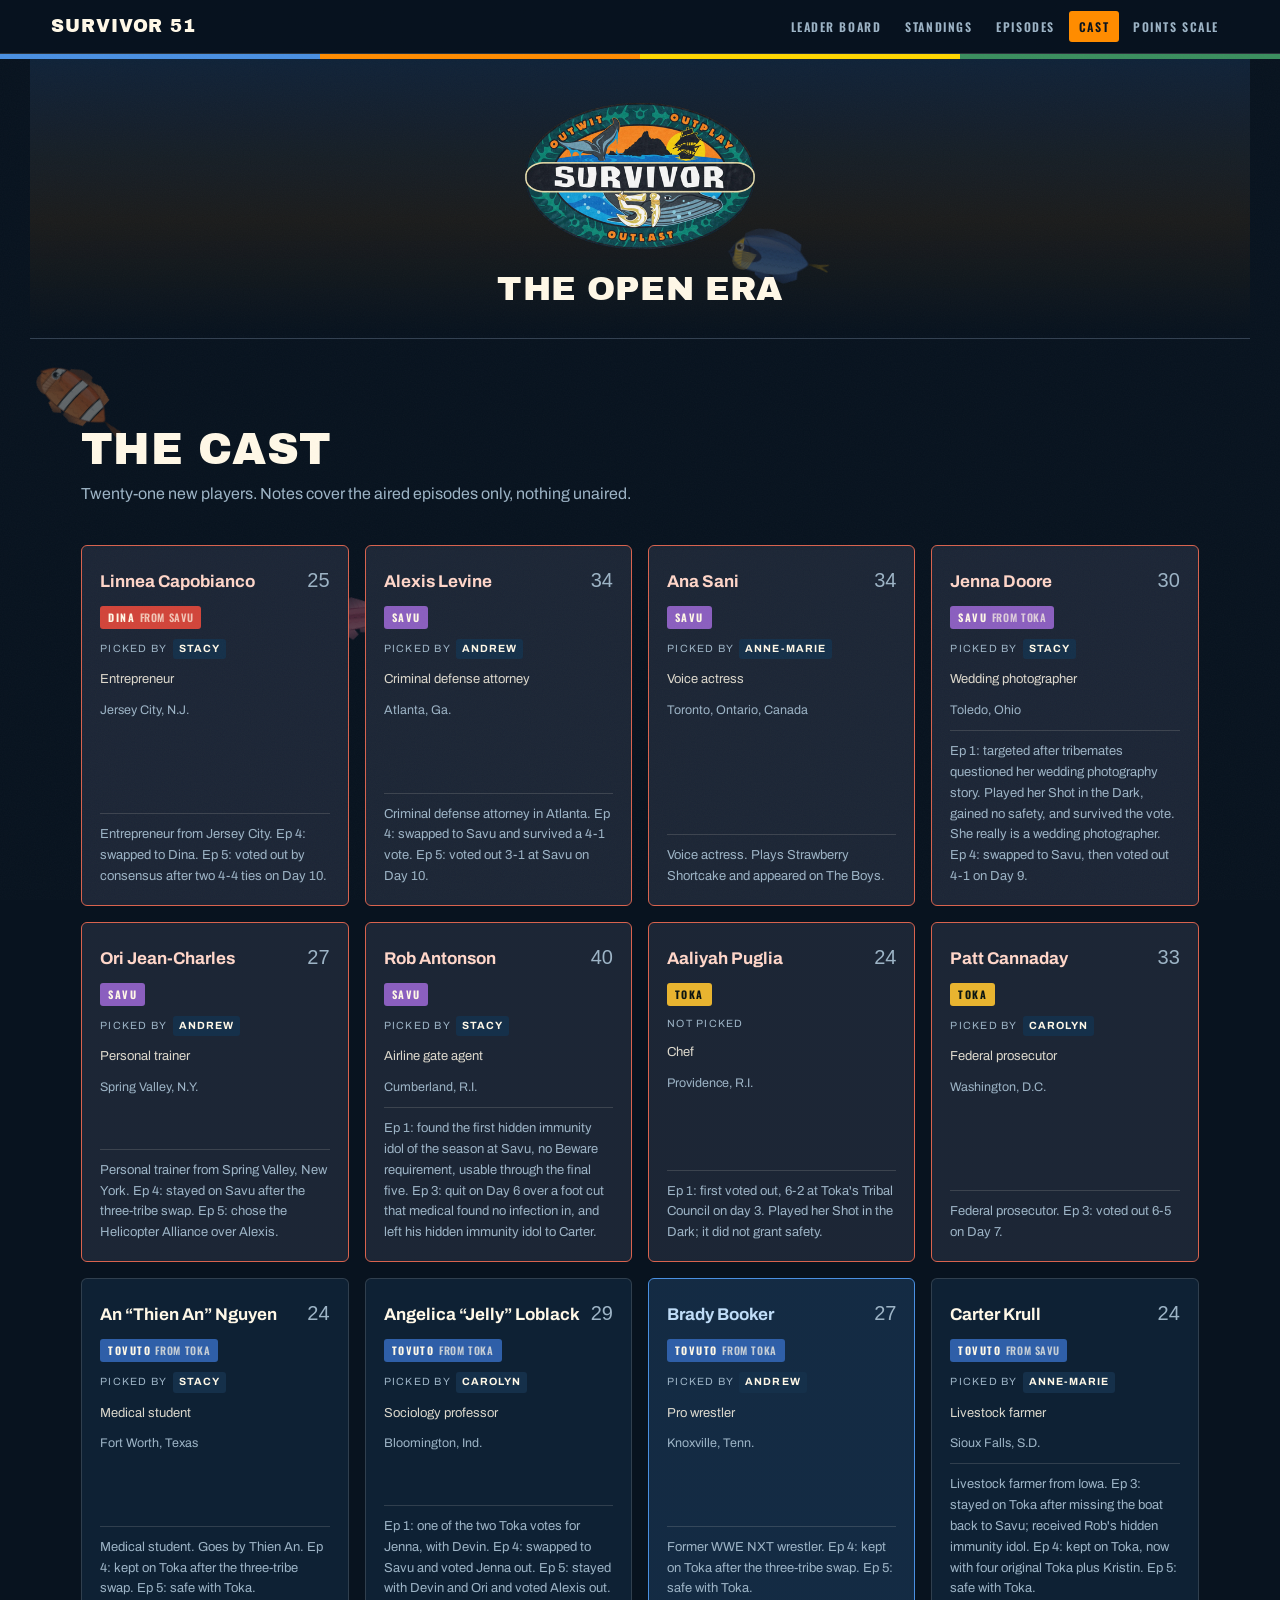
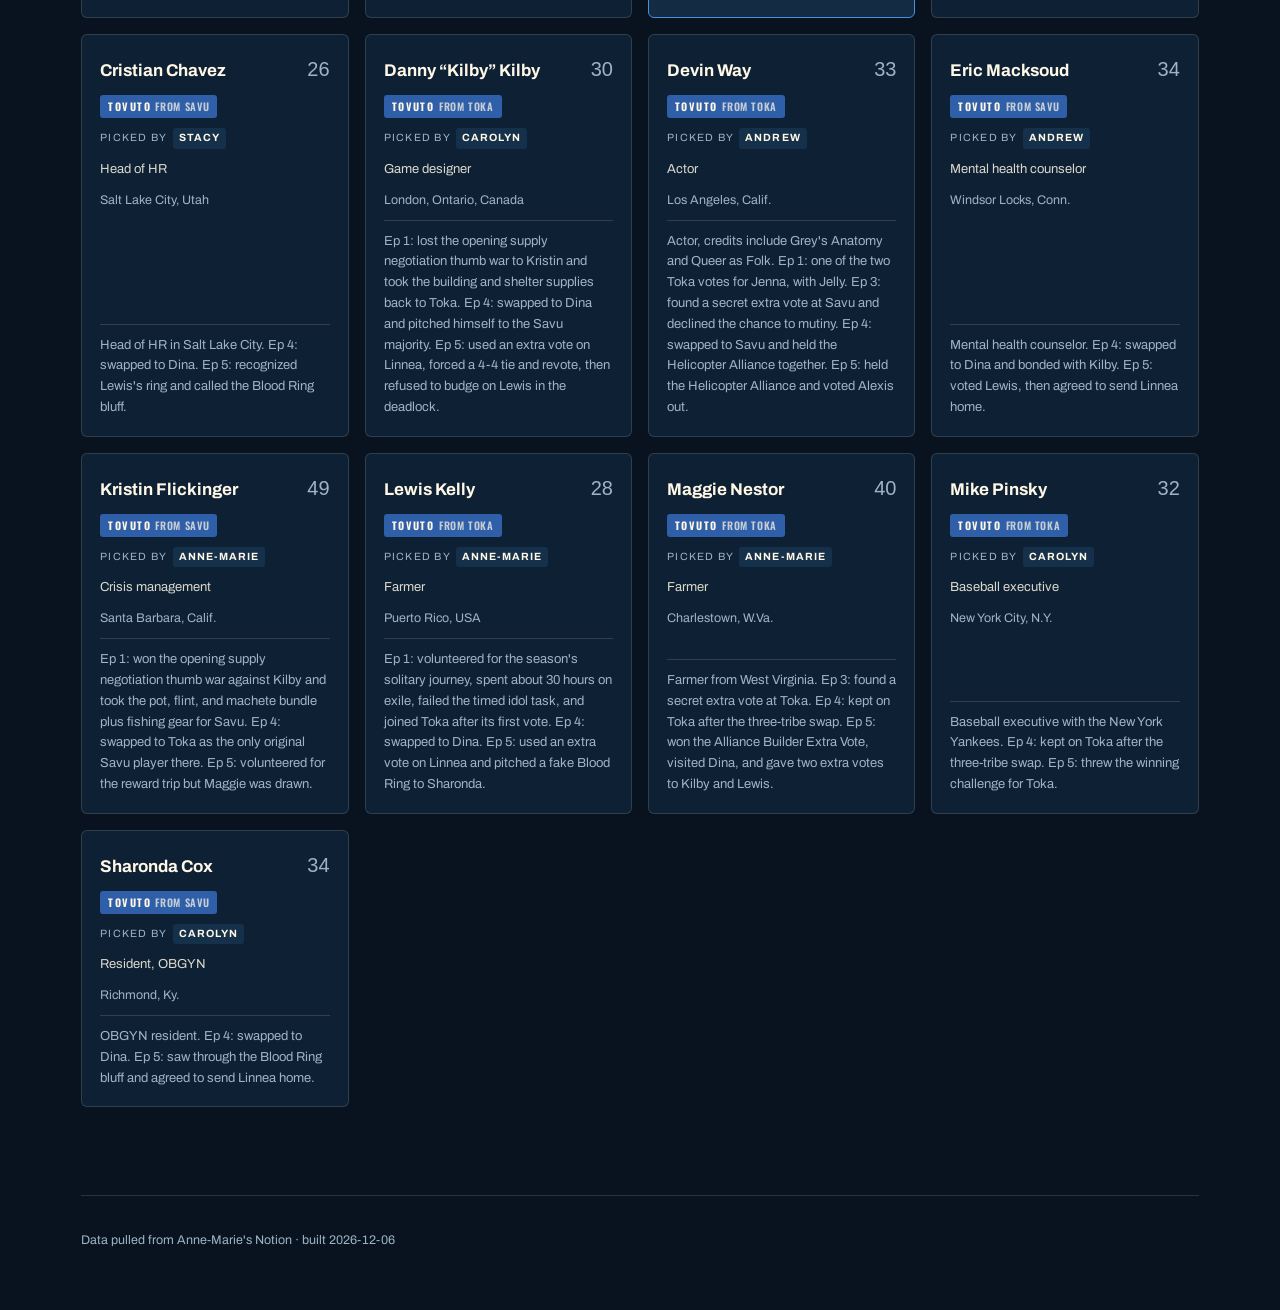
==== commit 36b358a3: "Home tribes: Tovuto after the merge" ====
--- a/cast.html
+++ b/cast.html
@@ -21,7 +21,7 @@
   </div>
   <div class="mast-right">
     <p class="era">The Open Era</p>
-    <p class="era-note">Three tribes after the swap. Everything from fifty seasons back in play, no warning, any order.</p>
+    <p class="era-note">One tribe since the merge. Everything from fifty seasons back in play, no warning, any order.</p>
     <dl class="meta" id="meta"></dl>
   </div>
 </header>
--- a/styles.css
+++ b/styles.css
@@ -10,6 +10,7 @@
   --toka:#E8B430;
   --savu:#8B5FBF;
   --dina:#D2453A;
+  --tovuto:#2F5FA8;
   --c-immunity:#2E8B8B;
   --c-reward:#C9A227;
   --c-idols:#E5623A;
@@ -112,6 +113,7 @@
 .row.toka .bar i{background:var(--toka)}
 .row.savu .bar i{background:var(--savu)}
 .row.dina .bar i{background:var(--dina)}
+.row.tovuto .bar i{background:var(--tovuto)}
 
 /* ---------- legend + stacks ---------- */
 .legend{display:flex;flex-wrap:wrap;gap:8px 18px;margin-bottom:22px}
@@ -175,6 +177,7 @@
 .chip.toka{background:var(--toka)}
 .chip.savu{background:var(--savu);color:var(--bone)}
 .chip.dina{background:var(--dina);color:var(--bone)}
+.chip.tovuto{background:var(--tovuto);color:var(--bone)}
 .chip em{font-style:normal;opacity:.72;font-weight:600;letter-spacing:.06em}
 .card.out{opacity:.62}
 
@@ -295,7 +298,8 @@
 /* home: sections stacked, items within each row side by side */
 @media (min-width:760px){
   .pool{grid-template-columns:repeat(4,minmax(0,1fr))}
-  .tribes{grid-template-columns:repeat(3,minmax(0,1fr))}
+  .tribes.now{grid-template-columns:repeat(3,minmax(0,1fr))}
+  .tribes.start{grid-template-columns:repeat(2,minmax(0,1fr))}
 }
 
 /* tribe colors: proper buff hues */
@@ -354,9 +358,13 @@
 .tribe.toka{border-color:rgba(232,180,48,.55);background:linear-gradient(rgba(232,180,48,.09),rgba(232,180,48,.09)),var(--ink-2)}
 .tribe.savu{border-color:rgba(139,95,191,.6);background:linear-gradient(rgba(139,95,191,.13),rgba(139,95,191,.13)),var(--ink-2)}
 .tribe.dina{border-color:rgba(210,69,58,.6);background:linear-gradient(rgba(210,69,58,.12),rgba(210,69,58,.12)),var(--ink-2)}
+.tribe.tovuto h3{color:#8FB3F5}
+.tribe.tovuto .tot{color:#8FB3F5}
+.tribe.tovuto{border-color:rgba(47,95,168,.75);background:linear-gradient(rgba(47,95,168,.18),rgba(47,95,168,.18)),var(--ink-2)}
 .tribe.toka::before{background:var(--toka)}
 .tribe.savu::before{background:var(--savu)}
 .tribe.dina::before{background:var(--dina)}
+.tribe.tovuto::before{background:var(--tovuto)}
 
 /* legend stays on one line on phones */
 @media (max-width:759px){
